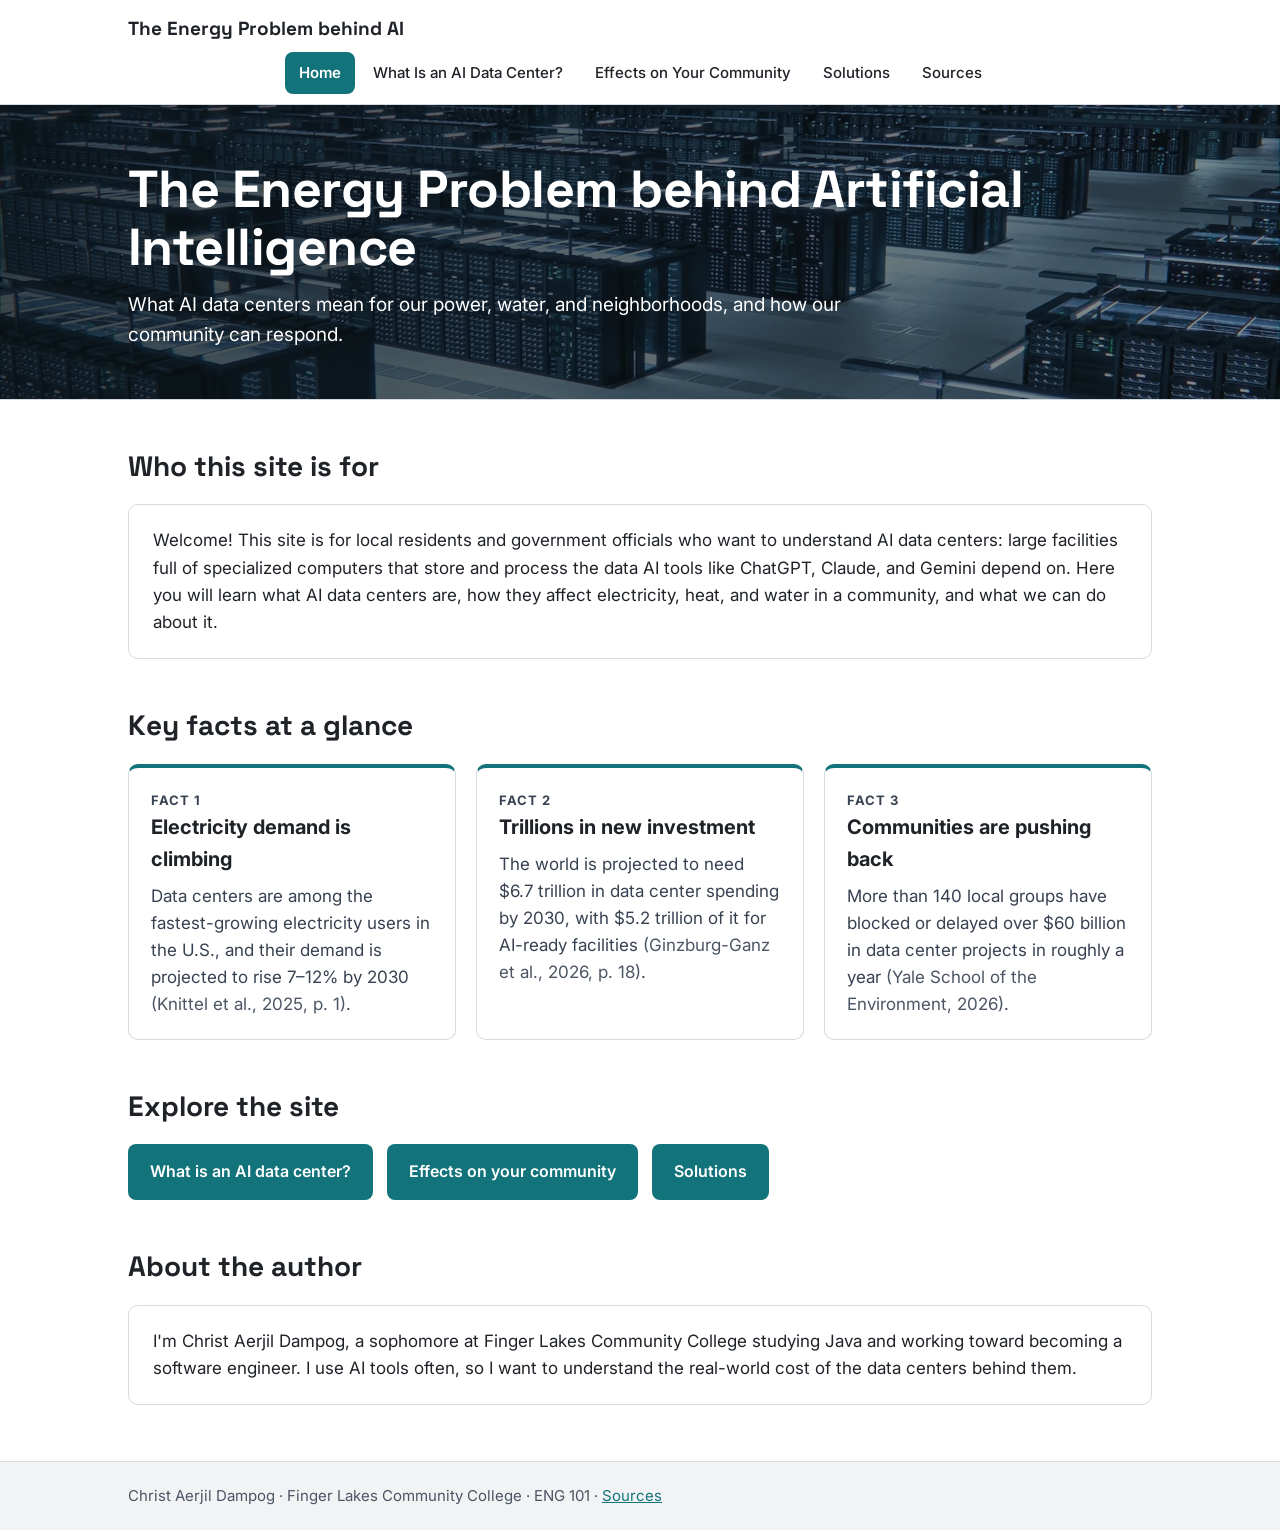
==== index.html @ 35536a0c "This is my rough draft for paper 3" ====
<!DOCTYPE html>
<!--
    ============================================================
     File:    index.html  (Home page)
     Author:  Christ Aerjil Dampog
     Course:  ENG 101, Finger Lakes Community College
     Purpose: Introduces the site, shows three key facts, and
              links to the other pages.
    ============================================================
-->
<html lang="en">

<head>
    <meta charset="utf-8">
    <meta name="viewport" content="width=device-width, initial-scale=1">
    <title>Home | The Energy Problem behind AI</title>

    <!-- Fonts from Google Fonts: Inter (body text) and Space Grotesk (headings) -->
    <link rel="preconnect" href="https://fonts.googleapis.com">
    <link rel="preconnect" href="https://fonts.gstatic.com" crossorigin>
    <link rel="stylesheet" href="https://fonts.googleapis.com/css2?family=Inter:wght@400;500;600;700&family=Space+Grotesk:wght@500;600;700&display=swap">

    <!-- Shared styles for all pages -->
    <link rel="stylesheet" href="style.css">
</head>

<body>

    <!-- ========== NAVIGATION BAR ========== -->
    <nav class="site-nav" aria-label="Main">
        <div class="wrap">
            <a class="brand" href="index.html">The Energy Problem behind AI</a>
            <ul>
                <!-- aria-current="page" highlights the page you are on -->
                <li><a class="nav-link" href="index.html" aria-current="page">Home</a></li>
                <li><a class="nav-link" href="page1.html">What Is an AI Data Center?</a></li>
                <li><a class="nav-link" href="page2.html">Effects on Your Community</a></li>
                <li><a class="nav-link" href="page3.html">Solutions</a></li>
                <li><a class="nav-link" href="page4.html">Sources</a></li>
            </ul>
        </div>
    </nav>


    <!-- ========== BANNER ========== -->
    <header class="hero">
        <!--
            TO ADD A BANNER PHOTO:
            1. Save your photo as images/home-banner.jpg
            2. Remove the comment marks around the <img> line below
            3. Delete the <span class="img-slot-note"> line
        -->
        <!-- <img class="bg" src="images/home-banner.jpg" alt="Power lines leading to a large data center building"> -->

        <img class="bg" src="images/home-banner.jpg" alt="Power lines leading to a large data center building">

        <div class="wrap">
            <h1>The Energy Problem behind Artificial Intelligence</h1>
            <p class="tagline">
                What AI data centers mean for our power, water, and neighborhoods,
                and how our community can respond.
            </p>
        </div>
    </header>


    <main class="wrap">

        <!-- ========== WHO THIS SITE IS FOR ========== -->
        <section>
            <h2>Who this site is for</h2>
            <div class="box">
                <p>
                    Welcome! This site is for local residents and government officials who want to
                    understand AI data centers: large facilities full of specialized computers that
                    store and process the data AI tools like ChatGPT, Claude, and Gemini depend on.
                    Here you will learn what AI data centers are, how they affect electricity, heat,
                    and water in a community, and what we can do about it.
                </p>
            </div>
        </section>


        <!-- ========== KEY FACTS (3 cards side by side) ========== -->
        <section>
            <h2>Key facts at a glance</h2>
            <div class="grid grid-3">

                <!-- Fact 1 -->
                <div class="card">
                    <p class="eyebrow">Fact 1</p>
                    <h3>Electricity demand is climbing</h3>
                    <p>
                        Data centers are among the fastest-growing electricity users in the U.S., and
                        their demand is projected to rise 7–12% by 2030
                        <span class="cite">(Knittel et al., 2025, p. 1)</span>.
                    </p>
                </div>

                <!-- Fact 2 -->
                <div class="card">
                    <p class="eyebrow">Fact 2</p>
                    <h3>Trillions in new investment</h3>
                    <p>
                        The world is projected to need $6.7 trillion in data center spending by 2030,
                        with $5.2 trillion of it for AI-ready facilities
                        <span class="cite">(Ginzburg-Ganz et al., 2026, p. 18)</span>.
                    </p>
                </div>

                <!-- Fact 3 -->
                <div class="card">
                    <p class="eyebrow">Fact 3</p>
                    <h3>Communities are pushing back</h3>
                    <p>
                        More than 140 local groups have blocked or delayed over $60 billion in data
                        center projects in roughly a year
                        <span class="cite">(Yale School of the Environment, 2026)</span>.
                    </p>
                </div>

            </div>
        </section>


        <!-- ========== EXPLORE BUTTONS ========== -->
        <section>
            <h2>Explore the site</h2>
            <div class="buttons">
                <a class="btn" href="page1.html">What is an AI data center?</a>
                <a class="btn" href="page2.html">Effects on your community</a>
                <a class="btn" href="page3.html">Solutions</a>
            </div>
        </section>


        <!-- ========== ABOUT THE AUTHOR ========== -->
        <section>
            <h2>About the author</h2>
            <div class="box">
                <p>
                    I'm Christ Aerjil Dampog, a sophomore at Finger Lakes Community College studying
                    Java and working toward becoming a software engineer. I use AI tools often, so I
                    want to understand the real-world cost of the data centers behind them.
                </p>
            </div>
        </section>

    </main>


    <!-- ========== FOOTER ========== -->
    <footer>
        <div class="wrap">
            Christ Aerjil Dampog · Finger Lakes Community College · ENG 101 ·
            <a href="page4.html">Sources</a>
        </div>
    </footer>

</body>

</html>
---- style.css ----
/*
 * ============================================================
 *  File:    style.css
 *  Author:  Christ Aerjil Dampog
 *  Course:  ENG 101, Finger Lakes Community College
 *  Purpose: Shared styles for every page of the
 *           "The Energy Problem behind AI" website.
 * ============================================================
 */


/* ============================================================
 *  1. COLOR VARIABLES
 *     Change a color here and it updates on every page.
 * ============================================================ */
:root {
    --teal: #12737a;        /* main accent color (buttons, links, card tops) */
    --teal-dark: #0d5a60;   /* button hover color */
    --muted: #4b5563;       /* gray text (citations, taglines) */
    --line: #d7dbe0;        /* light border color */
    --soft: #f2f3f5;        /* light gray background (banner, footer) */
}


/* ============================================================
 *  2. BASE STYLES
 *     Default settings for the whole page.
 * ============================================================ */

/* Make padding and borders count inside an element's width */
* {
    box-sizing: border-box;
}

html,
body {
    margin: 0;
    padding: 0;
}

body {
    font-family: Inter, system-ui, -apple-system, "Segoe UI", Roboto, sans-serif;
    font-size: 17px;
    line-height: 1.6;
    color: #1f2328;
    background: #fff;
}

/* Headings use a second font so they stand out from body text */
h1,
h2,
h3 {
    font-family: "Space Grotesk", Inter, sans-serif;
    color: #1f2328;
    margin: 0;
}

a {
    color: var(--teal);
}


/* ============================================================
 *  3. PAGE LAYOUT
 * ============================================================ */

/* Centers content and keeps lines from getting too wide */
.wrap {
    max-width: 1080px;
    margin: 0 auto;
    padding: 0 28px;
}

main {
    padding: 12px 0 40px;
}

/* Space between each section on a page */
section {
    margin-top: 44px;
}

/* Section headings (h2), including ones inside grids */
section h2 {
    font-size: 28px;
    margin-bottom: 16px;
}


/* ============================================================
 *  4. NAVIGATION BAR
 *     The menu at the top of every page.
 * ============================================================ */
.site-nav {
    position: sticky;       /* stays at the top while scrolling */
    top: 0;
    z-index: 10;
    background: #fff;
    border-bottom: 1px solid var(--line);
}

.site-nav .wrap {
    display: flex;
    flex-direction: column;     /* title on top, links underneath */
    align-items: flex-start;    /* both start on the left */
    gap: 8px;                   /* space between the title and the links */
    padding-top: 14px;
    padding-bottom: 10px;
}

/* Site name on the left of the menu */
.brand {
    font-family: "Space Grotesk", Inter, sans-serif;
    font-size: 19px;
    font-weight: 700;
    color: #1f2328;
    text-decoration: none;
}

/* The list of page links */
.site-nav ul {
    list-style: none;
    display: flex;
    flex-wrap: wrap;
    gap: 4px;
    margin: 0;
    padding: 0;
    align-self: center;
}

.nav-link {
    display: block;
    padding: 9px 14px;
    border-radius: 8px;
    color: #1f2328;
    font-size: 15px;
    font-weight: 500;
    text-decoration: none;
}

.nav-link:hover {
    background: var(--soft);
}

/* Highlights the page you are currently on */
.nav-link[aria-current="page"] {
    background: var(--teal);
    color: #fff;
    font-weight: 600;
}


/* ============================================================
 *  5. BANNER (HERO)
 *     The big title area at the top of each page.
 * ============================================================ */
.hero {
    position: relative;
    overflow: hidden;
    padding: 56px 0 48px;
    background: var(--soft);
    border-bottom: 1px solid var(--line);
}

.hero h1 {
    font-size: clamp(32px, 5vw, 52px);   /* shrinks on small screens */
    line-height: 1.1;
    letter-spacing: -0.01em;
}

.tagline {
    max-width: 760px;
    margin: 14px 0 0;
    font-size: 19px;
    color: var(--muted);
}

/* The banner photo fills the whole banner behind the text */
.hero .bg {
    position: absolute;
    inset: 0;
    width: 100%;
    height: 100%;
    object-fit: cover;
    z-index: 0;
}

/* --- Only applies once a banner photo has been added --- */

/* Dark see-through layer so white text is readable over the photo */
.hero:has(img.bg)::before {
    content: "";
    position: absolute;
    inset: 0;
    z-index: 1;
    background: linear-gradient(90deg, rgba(10, 20, 25, 0.78), rgba(10, 20, 25, 0.45));
}

/* Keep the text above the dark layer */
.hero .wrap {
    position: relative;
    z-index: 2;
}

.hero:has(img.bg) h1,
.hero:has(img.bg) .tagline {
    color: #fff;
}


/* ============================================================
 *  6. IMAGE PLACEHOLDERS
 *     Dashed boxes that mark where an image still needs to go.
 * ============================================================ */

/* Small label inside the banner */
.img-slot-note {
    display: inline-block;
    margin-bottom: 14px;
    padding: 4px 10px;
    font-size: 12px;
    font-weight: 600;
    letter-spacing: 0.06em;
    text-transform: uppercase;
    color: var(--muted);
    background: #fff;
    border: 1.5px dashed #9aa1ab;
    border-radius: 6px;
}

/* Large box for images inside the page */
.slot {
    display: flex;
    align-items: center;
    justify-content: center;
    min-height: 260px;
    padding: 24px;
    text-align: center;
    color: var(--muted);
    background: var(--soft);
    border: 2px dashed #9aa1ab;
    border-radius: 10px;
}

.slot strong {
    display: block;
    margin-bottom: 4px;
    font-weight: 600;
    color: #374151;
}

.slot small {
    font-size: 13px;
}

/* A real image that replaces a placeholder box */
.figure {
    margin: 0;
}

.figure img {
    display: block;
    width: 100%;
    height: auto;
    border-radius: 10px;
}

.slot-filled {
    display: block;         /* turn off the centering used for the placeholder text */
    min-height: 0;          /* let the box be exactly as tall as the image */
    padding: 0;
    overflow: hidden;       /* clips the image's corners to the box's rounded corners */
    border: 1px solid var(--line);
}

.slot-filled img {
    display: block;         /* removes the small gap under images */
    width: 100%;
    height: auto;           /* keeps the chart's shape, so nothing is cropped */
}


/* ============================================================
 *  7. GRIDS
 *     Put boxes side by side in 2 or 3 columns.
 * ============================================================ */
.grid {
    display: grid;
    gap: 20px;
}

.grid-2 {
    grid-template-columns: repeat(2, minmax(0, 1fr));
}

.grid-3 {
    grid-template-columns: repeat(3, minmax(0, 1fr));
}

/* Text on one side, image on the other */
.split {
    display: grid;
    grid-template-columns: 1fr 1fr;
    gap: 28px;
    align-items: start;
}


/* ============================================================
 *  8. BOXES AND CARDS
 * ============================================================ */

/* Plain bordered box for paragraphs */
.box {
    padding: 22px 24px;
    background: #fff;
    border: 1px solid var(--line);
    border-radius: 10px;
}

.box p {
    margin: 0;
}

/* Space between paragraphs inside the same box */
.box p + p {
    margin-top: 12px;
}

/* Card with a teal stripe on top (facts, effects, options) */
.card {
    padding: 22px 22px 20px;
    background: #fff;
    border: 1px solid var(--line);
    border-top: 4px solid var(--teal);
    border-radius: 10px;
}

.card h3 {
    margin: 0 0 8px;
    font-family: Inter, sans-serif;
    font-size: 20px;
    font-weight: 700;
}

.card p {
    margin: 0;
    color: #374151;
}

/* Small uppercase label above a card title, e.g. "FACT 1" */
.eyebrow {
    margin: 0 0 6px;
    font-size: 13px;
    font-weight: 700;
    letter-spacing: 0.08em;
    text-transform: uppercase;
    color: var(--teal);
}

/* Highlighted box for the "Take action" step */
.callout {
    padding: 20px 24px;
    background: #e8f3f4;
    border: 1px solid #b9dcdf;
    border-radius: 10px;
}

.callout p {
    margin: 0;
}

/* In-text citations, e.g. (Cisco, n.d.) */
.cite {
    color: var(--muted);
}


/* ============================================================
 *  9. BUTTONS
 * ============================================================ */
.buttons {
    display: flex;
    flex-wrap: wrap;
    gap: 14px;
}

.btn {
    display: inline-block;
    padding: 15px 22px;
    font-size: 16px;
    font-weight: 600;
    color: #fff;
    text-decoration: none;
    background: var(--teal);
    border-radius: 8px;
}

.btn:hover {
    background: var(--teal-dark);
}


/* ============================================================
 *  10. KEY TERMS (CLICK TO OPEN)
 *      Uses <details> and <summary>, so no JavaScript needed.
 * ============================================================ */
details {
    background: #fff;
    border: 1px solid var(--line);
    border-left: 4px solid var(--teal);
    border-radius: 10px;
}

/* Space between two key terms */
details + details {
    margin-top: 12px;
}

summary {
    display: flex;
    align-items: center;
    justify-content: space-between;
    padding: 16px 20px;
    font-size: 18px;
    font-weight: 700;
    list-style: none;       /* hides the default arrow */
    cursor: pointer;
}

/* Hides the default arrow in Safari */
summary::-webkit-details-marker {
    display: none;
}

/* Shows "+" when closed... */
summary::after {
    content: "+";
    font-size: 22px;
    font-weight: 600;
    color: var(--teal);
}

/* ...and "−" when open */
details[open] summary::after {
    content: "\2212";
}

details p {
    margin: 0;
    padding: 0 20px 18px;
    color: #374151;
}


/* ============================================================
 *  11. REFERENCES (APA)
 * ============================================================ */

/* Hanging indent: first line sticks out, the rest is indented */
.refs p {
    margin: 0 0 14px;
    padding-left: 2.2em;
    text-indent: -2.2em;
    overflow-wrap: anywhere;   /* lets long links wrap */
}


/* ============================================================
 *  12. FOOTER
 * ============================================================ */
footer {
    margin-top: 56px;
    padding: 22px 0;
    font-size: 15px;
    color: var(--muted);
    background: var(--soft);
    border-top: 1px solid var(--line);
}


/* ============================================================
 *  13. PHONES AND SMALL SCREENS
 *      Everything above still applies; these rules only
 *      change what needs to change below 820px wide.
 * ============================================================ */
@media (max-width: 820px) {
    body {
        font-size: 16px;
    }

    /* Stack columns on top of each other */
    .grid-2,
    .grid-3,
    .split {
        grid-template-columns: 1fr;
    }

    .hero {
        padding: 40px 0 34px;
    }

    /* Center the menu */
    .site-nav .wrap {
        justify-content: center;
    }

    .brand {
        width: 100%;
        text-align: center;
    }
}
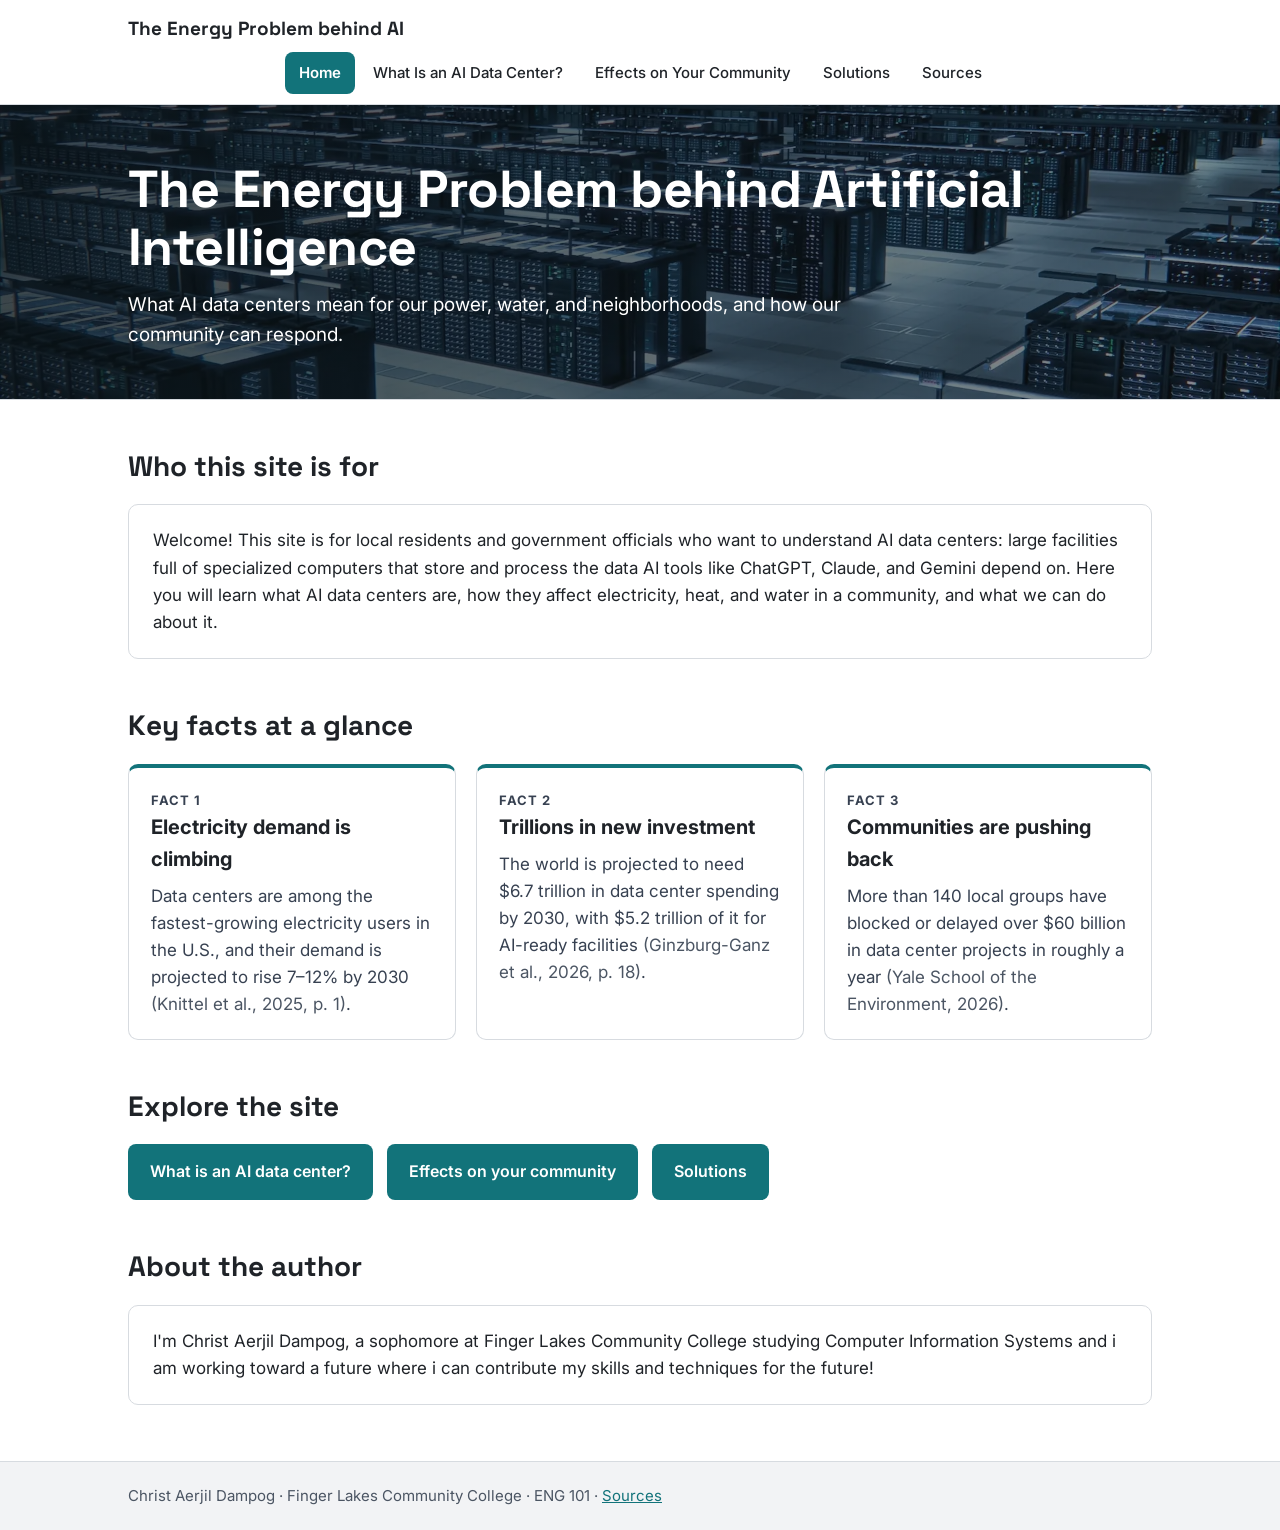
==== commit fd04b898: "changed some lines" ====
--- a/index.html
+++ b/index.html
@@ -44,16 +44,7 @@
 
     <!-- ========== BANNER ========== -->
     <header class="hero">
-        <!--
-            TO ADD A BANNER PHOTO:
-            1. Save your photo as images/home-banner.jpg
-            2. Remove the comment marks around the <img> line below
-            3. Delete the <span class="img-slot-note"> line
-        -->
-        <!-- <img class="bg" src="images/home-banner.jpg" alt="Power lines leading to a large data center building"> -->
-
         <img class="bg" src="images/home-banner.jpg" alt="Power lines leading to a large data center building">
-
         <div class="wrap">
             <h1>The Energy Problem behind Artificial Intelligence</h1>
             <p class="tagline">
@@ -140,8 +131,8 @@
             <div class="box">
                 <p>
                     I'm Christ Aerjil Dampog, a sophomore at Finger Lakes Community College studying
-                    Java and working toward becoming a software engineer. I use AI tools often, so I
-                    want to understand the real-world cost of the data centers behind them.
+                    Computer Information Systems and i am working toward a future where i can contribute my skills
+                    and techniques for the future!
                 </p>
             </div>
         </section>
